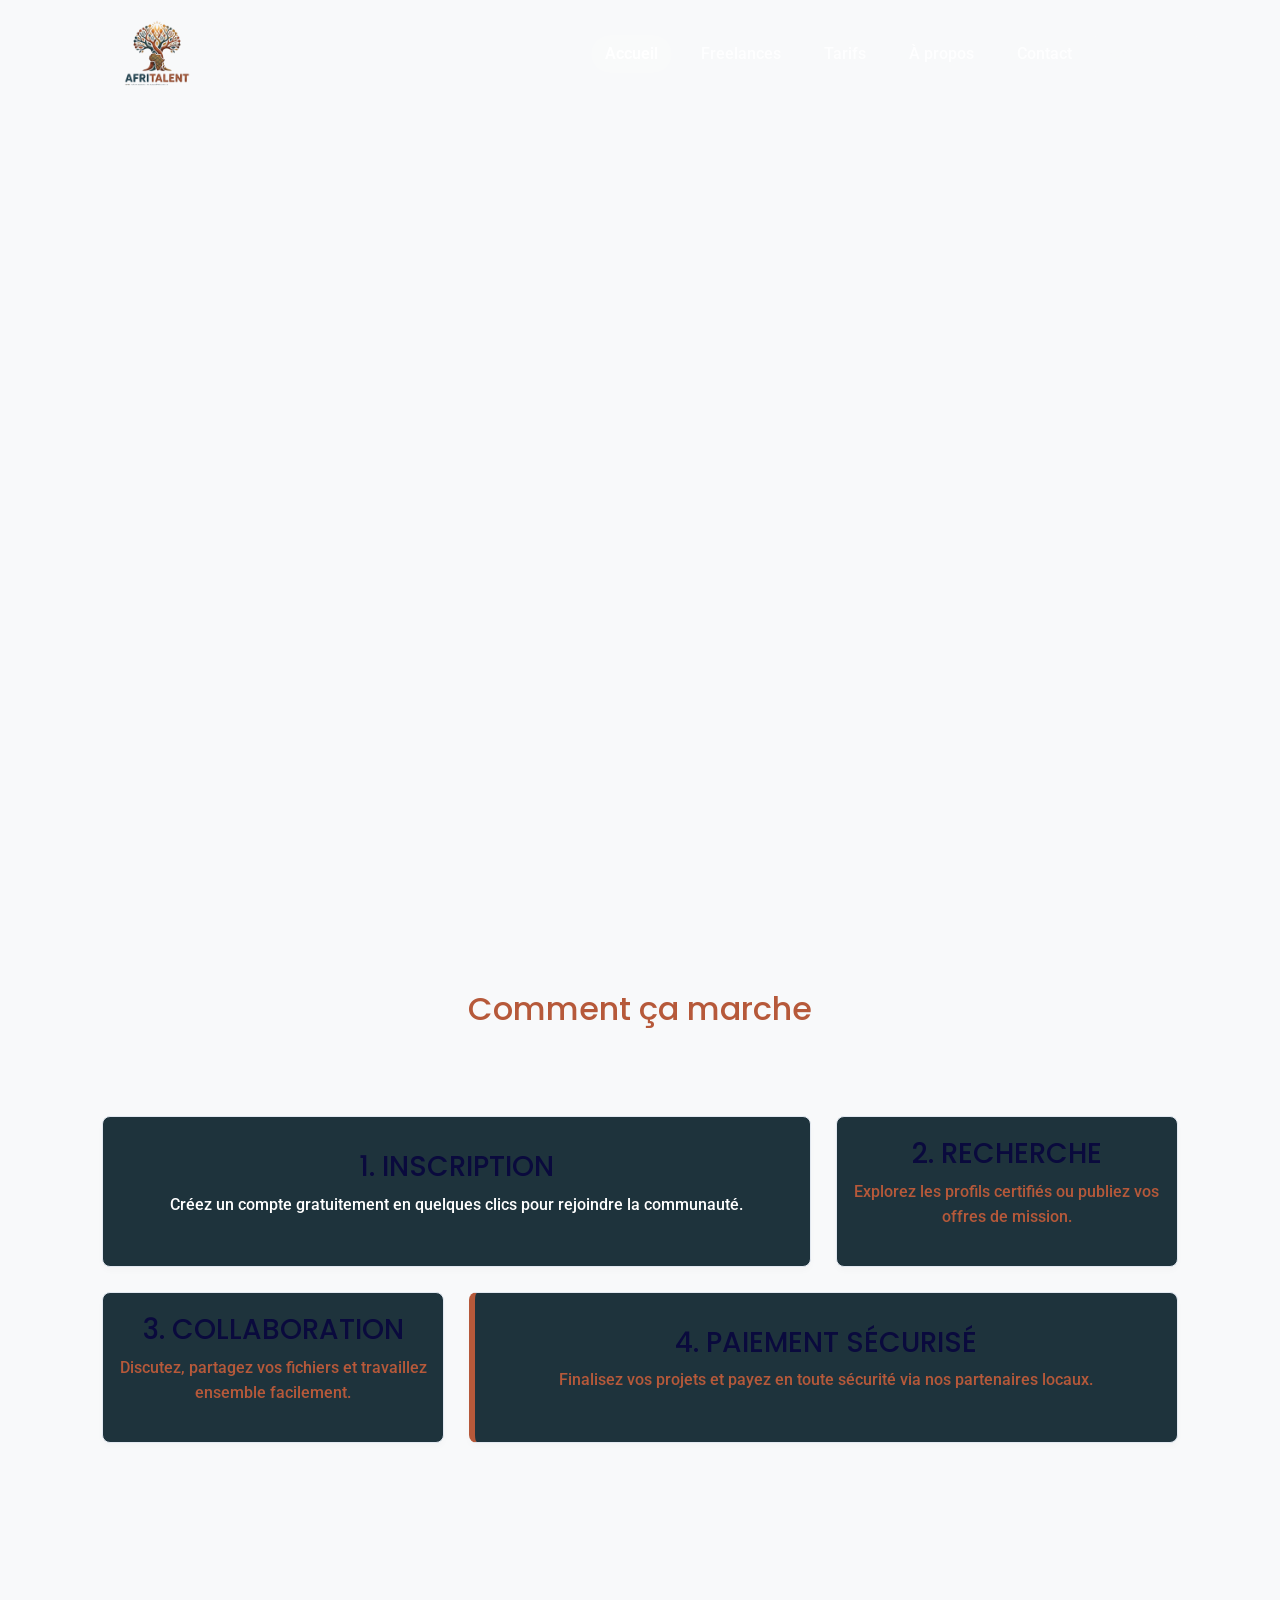
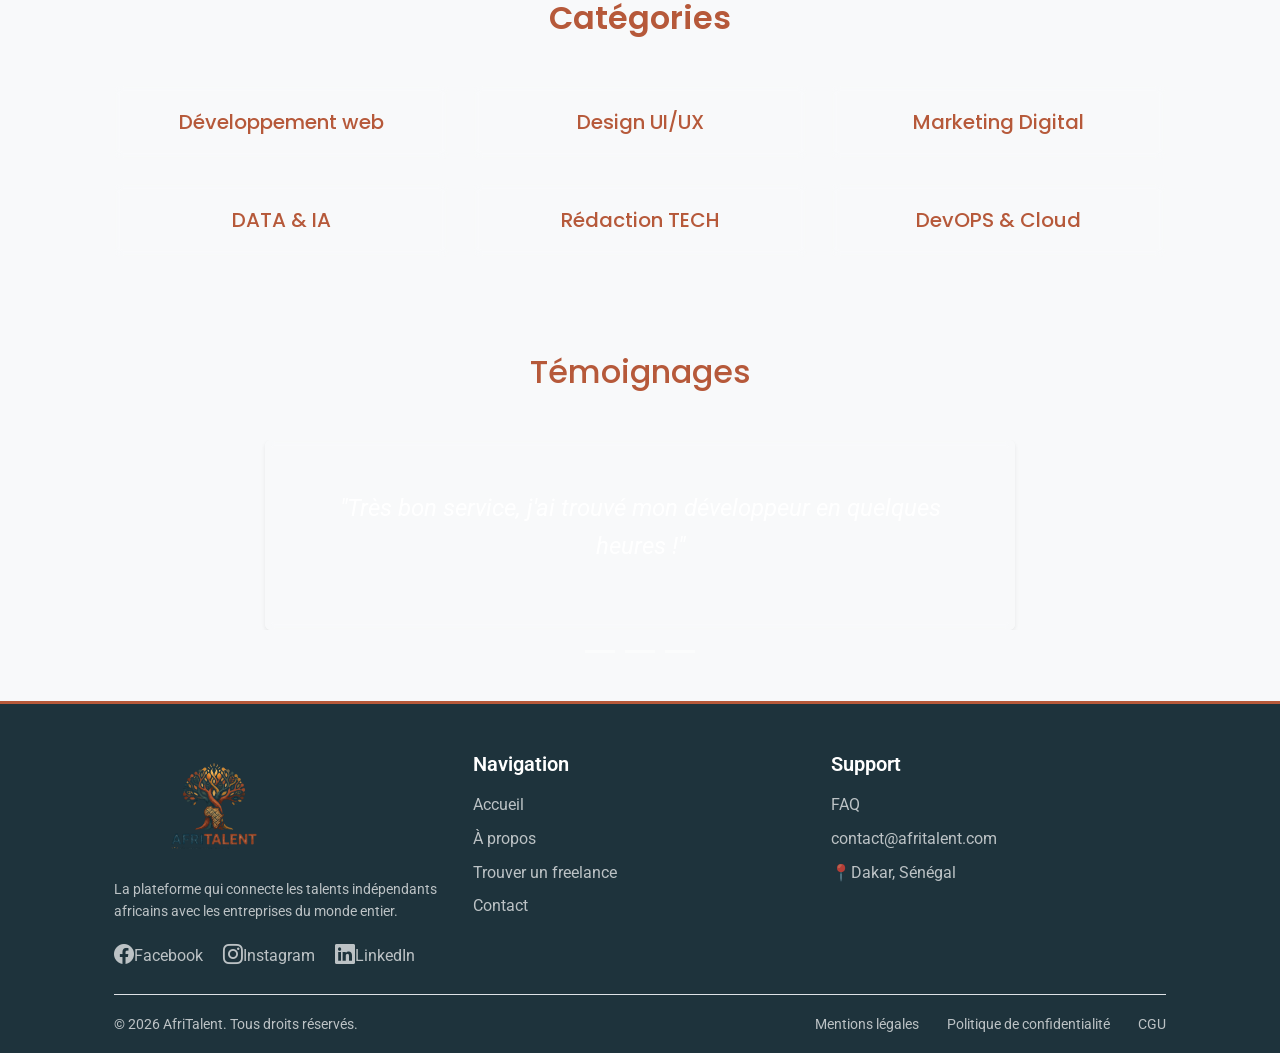
==== index.html @ 435026e3 "Ajout des fichiers HTML, CSS et JS pour AfriTalent" ====
<!DOCTYPE html>
<html lang="fr">

<head>
    <meta charset="UTF-8">
    <meta name="viewport" content="width=device-width, initial-scale=1.0">
    <title>Afritalent-Accueil</title>
    <link rel="stylesheet" href="https://cdn.jsdelivr.net/npm/bootstrap-icons@1.11.3/font/bootstrap-icons.min.css">
    <link href="https://cdn.jsdelivr.net/npm/bootstrap@5.3.0/dist/css/bootstrap.min.css" rel="stylesheet">
    <link rel="stylesheet" href="CSS/style.css">
    <link href="https://fonts.googleapis.com/css2?family=Poppins&family=Roboto&display=swap" rel="stylesheet">
</head>

<body>
    <!-- Les liens du navbar -->
    <header>
        <nav class="navbar navbar-expand-lg navbar-dark fixed-top">
            <div class="container">
                <a class="navbar-brand" href="index.html">
                    <img src="Images/Afritalent_baobab.png" alt="Logo AfriTalent" width="150">
                </a>
                <button class="navbar-toggler" type="button" data-bs-toggle="collapse" data-bs-target="#menu">
                    <span class="navbar-toggler-icon"></span>
                </button>

                <div class="collapse navbar-collapse" id="menu">
                    <div class="navbar-nav ms-auto">
                        <a class="nav-link active" href="index.html">Accueil</a>
                        <a class="nav-link" href="freelances.html">Freelances</a>
                        <a class="nav-link" href="tarifs.html">Tarifs</a>
                        <a class="nav-link" href="about.html">À propos</a>
                        <a class="nav-link" href="contact.html">Contact</a>
                        <button id="btnMode" class="btn btn-outline-light btn-sm ms-2">Mode Sombre</button>
                    </div>
                </div>
            </div>
        </nav>
    </header>
    <!-- La partie principale de la page d'accueil -->
    <main>
        <section class="hero section-cachee">
            <div class="container">

                <div class="carre">
                    <span class="hero-subtitle">BIENVENUE SUR AFRITALENT.</span>
                    <h1>Connectez-vous aux <br>meilleurs freelances <br><span class="text-gradient">africains</span>
                    </h1>

                    <p class="hero-lead">Une plateforme simple et rapide pour trouver, collaborer et travailler avec des
                        talents qualifiés dans toute l'Afrique.</p>

                    <ul class="hero-list">
                        <li>Freelances certifiés</li>
                        <li>Projets variés</li>
                        <li>Paiements sécurisés</li>
                        <li>Support local</li>
                    </ul>

                    <div class="hero-button">
                        <a href="freelances.html" class="button-primary">Recruter</a>
                        <a href="tarifs.html" class="button-second">Trouver un job</a>
                    </div>
                </div>

            </div>

            <!-- STATISTIUQES -->

            <div class="hero-stats" style="display: flex; gap: 40px; margin-top: 30px;">
                <div class="stat-item">

                    <h2 class="compteur" data-valeur="500" data-suffixe="+">0</h2>
                    <p style="color: #b0b0b0; margin: 0;">Freelances inscrits</p>
                </div>
                <div class="stat-item">
                    <h2 class="compteur" data-valeur="120" data-suffixe="">0</h2>
                    <p style="color: #b0b0b0; margin: 0;">Projets terminés</p>
                </div>
            </div>


        </section>


        <!-- COMMENT CA MARCHE -->
        <section class="barbacue">
            <div class="section">
                <h2 class="titre">Comment ça marche</h2>
            </div>

            <div class="bento-grid">
                <div class="card">
                    <h3>1. INSCRIPTION</h3>
                    <p>Créez un compte gratuitement en quelques clics pour rejoindre la communauté.</p>
                </div>

                <div class="card">
                    <h3>2. RECHERCHE</h3>
                    <p>Explorez les profils certifiés ou publiez vos offres de mission.</p>
                </div>

                <div class="card">
                    <h3>3. COLLABORATION</h3>
                    <p>Discutez, partagez vos fichiers et travaillez ensemble facilement.</p>
                </div>

                <div class="card">
                    <h3>4. PAIEMENT SÉCURISÉ</h3>
                    <p>Finalisez vos projets et payez en toute sécurité via nos partenaires locaux.</p>
                </div>
            </div>
        </section>

        <!-- CATEGORIES -->
        <section class="barbacue py-5">
            <div class="container">

                <h2 class="text-center mb-5 titre-categories">Catégories</h2>

                <div class="row g-4 justify-content-center">

                    <div class="col-12 col-md-6 col-lg-4">
                        <div class="card h-100 text-center p-4 bg-transparent titre-categories border-light">
                            <h3 class="h5 mb-0">Développement web</h3>
                        </div>
                    </div>

                    <div class="col-12 col-md-6 col-lg-4">
                        <div class="card h-100 text-center p-4 bg-transparent titre-categories border-light">
                            <h3 class="h5 mb-0">Design UI/UX</h3>
                        </div>
                    </div>

                    <div class="col-12 col-md-6 col-lg-4">
                        <div class="card h-100 text-center p-4 bg-transparent titre-categories border-light">
                            <h3 class="h5 mb-0">Marketing Digital</h3>
                        </div>
                    </div>

                    <div class="col-12 col-md-6 col-lg-4">
                        <div class="card h-100 text-center p-4 bg-transparent titre-categories border-light">
                            <h3 class="h5 mb-0">DATA & IA</h3>
                        </div>
                    </div>

                    <div class="col-12 col-md-6 col-lg-4">
                        <div class="card h-100 text-center p-4 bg-transparent titre-categories border-light">
                            <h3 class="h5 mb-0">Rédaction TECH</h3>
                        </div>
                    </div>

                    <div class="col-12 col-md-6 col-lg-4">
                        <div class="card h-100 text-center p-4 bg-transparent titre-categories border-light">
                            <h3 class="h5 mb-0">DevOPS & Cloud</h3>
                        </div>
                    </div>

                </div>
            </div>
        </section>

        <!-- SECTION TEMOIGNAGES  -->
        <section class="awa py-5" id="temoignages">
            <div class="container">
                <h2 class="text-center mb-5">Témoignages</h2>


                <div class="carousel slide carousel-sans-js">

                    <!-- Zone des diapositives -->
                    <div class="carousel-inner d-flex">

                        <div class="carousel-item active" id="temoin-1">
                            <div class="card text-center p-5 shadow-sm border-light bg-transparent text-white">
                                <p class="fs-4 fst-italic">"Très bon service, j'ai trouvé mon développeur en quelques
                                    heures !"</p>
                            </div>
                        </div>

                        <div class="carousel-item" id="temoin-2">
                            <div class="card text-center p-5 shadow-sm border-light bg-transparent text-white">
                                <p class="fs-4 fst-italic">"Plateforme très utile pour dénicher des experts certifiés en
                                    Afrique."</p>
                            </div>
                        </div>

                        <div class="carousel-item" id="temoin-3">
                            <div class="card text-center p-5 shadow-sm border-light bg-transparent text-white">
                                <p class="fs-4 fst-italic">"Une expérience fluide, sécurisée. Je recommande vivement
                                    AfriTalent."</p>
                            </div>
                        </div>

                    </div>


                    <div class="carousel-indicators-css">
                        <a href="#temoin-1" class="dot-indicator"></a>
                        <a href="#temoin-2" class="dot-indicator"></a>
                        <a href="#temoin-3" class="dot-indicator"></a>
                    </div>

                </div>
            </div>
        </section>

    </main>
    <!-- PIED -->
    <footer class="pt-5 pb-3">
        <div class="container">
            <div class="row g-4">
                <div class="col-lg-4 col-md-6">
                    <img src="Images/Afritalent_baobab.png" alt="AfriTalent Logo" width="200" class="mb-3">
                    <p class="small">La plateforme qui connecte les talents indépendants africains avec les entreprises
                        du monde entier.</p>

                    <div class="mt-3 footer-links">
                        <a href="https://facebook.com" class="me-3" target="_blank"><i
                                class="bi bi-facebook fs-5"></i>Facebook</a>
                        <a href="https://instagram.com" class="me-3" target="_blank"><i
                                class="bi bi-instagram fs-5"></i>Instagram</a>
                        <a href="https://linkedin.com" target="_blank"><i class="bi bi-linkedin fs-5"></i>LinkedIn</a>
                    </div>
                </div>

                <div class="col-lg-4 col-md-6 footer-links">
                    <h5 class="mb-3">Navigation</h5>
                    <ul class="list-unstyled">
                        <li class="mb-2"><a href="index.html">Accueil</a></li>
                        <li class="mb-2"><a href="about.html">À propos</a></li>
                        <li class="mb-2"><a href="freelances.html">Trouver un freelance</a></li>
                        <li class="mb-2"><a href="contact.html">Contact</a></li>
                    </ul>
                </div>

                <div class="col-lg-4 col-md-12 footer-links">
                    <h5 class="mb-3">Support</h5>
                    <ul class="list-unstyled">
                        <li class="mb-2"><a href="tarifs.html#faq">FAQ</a></li>
                        <li class="mb-2"><a href="contact.html#formulaire-zone">contact@afritalent.com</a></li>
                        <li class="mb-2"><span>📍Dakar, Sénégal</span></li>
                    </ul>
                </div>
            </div>

            <div
                class="footer-bottom border-top mt-4 pt-3 d-flex flex-column flex-md-row justify-content-between align-items-center">
                <p class="small mb-2 mb-md-0">© 2026 AfriTalent. Tous droits réservés.</p>
                <ul class="list-inline mb-0 footer-links">
                    <li class="list-inline-item"><a href="#" class="small me-3">Mentions légales</a></li>
                    <li class="list-inline-item"><a href="#" class="small me-3">Politique de confidentialité</a></li>
                    <li class="list-inline-item"><a href="#" class="small">CGU</a></li>
                </ul>
            </div>
        </div>
    </footer>


    <script src="https://cdn.jsdelivr.net/npm/bootstrap@5.3.0/dist/js/bootstrap.bundle.min.js"></script>

    <button id="btnRetour">▲ Haut</button>
    <script src="js/main.js"></script>

</body>

</html>
---- CSS/style.css ----
/*  LES 2 GOOGLE FONTS  */
@import url('https://fonts.googleapis.com/css2?family=Poppins:wght@500;600;700&family=Roboto:wght@400;500&display=swap');

/* LES VARIABLES CSS*/
:root {
    --primary: #b6593a;
    --secondary: #1e333c;
    --dark: #0a0a3d;
    --light: #f8f9fa;
    --brown: #e4d5ac;
    --text-color: #333333;

    --font-title: 'Poppins', sans-serif;
    --font-text: 'Roboto', sans-serif;

    --padding: 60px;
    --margin: 20px;
    --radius: 12px;
}

/* RESET CSS ET STYLES DE BASE  */
* {
    margin: 0;
    padding: 0;
    box-sizing: border-box;
}

body {
    font-family: var(--font-text);
    background-color: var(--light);
    color: var(--text-color);
    line-height: 1.6;
    padding-top: 80px;
}

h1,
h2,
h3 {
    font-family: var(--font-title);
    color: var(--dark);
    text-align: center;
}

h2 {
    font-size: 2rem;
    margin-bottom: calc(var(--margin) * 2);
}

/* LES LIENS  */

.navbar-dark .navbar-nav .nav-link {
    margin-left: 15px;
    color: rgba(255, 255, 255, 0.85);
    font-weight: 500;
    padding: 6px 14px;
    border-radius: 20px;
    transition: all 0.3s ease;
}

.navbar-dark .navbar-nav .nav-link:hover {
    background-color: rgba(255, 255, 255, 0.2);
    color: #ffffff;
    box-shadow: none;
}

.navbar-dark .navbar-nav .nav-link.active {
    color: #ffffff;
    font-weight: 600;
    background-color: rgba(255, 255, 255, 0.15);
}

/* Structure globale des sections */
.section-padding {
    padding: var(--padding) 8%;
}

.bg-section-alt {
    background-color: var(--brown);
}

/* 
   SECTION HERO */

.hero {
    display: flex;
    align-items: center;
    justify-content: flex-start;
    padding: 140px 8% 60px 8%;

    min-height: 100vh;
    width: 100%;

    position: relative;
    margin-top: -80px;
    z-index: 1;

    background-image: linear-gradient(90deg, rgba(15, 23, 42, 0.95) 35%, rgba(15, 23, 42, 0.6) 65%, rgba(0, 0, 0, 0) 100%),
        url('../Images/Accueil.png');
    background-size: cover;
    background-position: center right;
    background-repeat: no-repeat;
}

.carre {
    max-width: 650px;
}

/* Le petit texte d'introduction */
.hero-subtitle {
    display: block;
    font-size: 1rem;
    font-weight: 600;
    letter-spacing: 2px;
    color: var(--primary);
    margin-bottom: 15px;
}

/* Le gros titre fluide */
.carre h1 {
    font-family: var(--font-title);
    font-size: clamp(2.5rem, 4.5vw, 3.8rem);
    font-weight: 900;
    line-height: 1.1;
    margin-bottom: 25px;
    color: #ffffff;
    text-align: left;
    text-transform: uppercase;
    letter-spacing: -1px;
}

.text-gradient {
    background: linear-gradient(90deg, #ffffff, var(--primary));
    -webkit-background-clip: text;
    -webkit-text-fill-color: transparent;
}

.carre p.hero-lead {
    font-size: 1.2rem;
    color: rgba(255, 255, 255, 0.85);
    margin-bottom: 25px;
}

/* La liste à puces moderne */
.hero-list {
    list-style: none;
    padding-left: 0;
    margin-bottom: 35px;
}

.hero-list li {
    font-size: 1.1rem;
    color: rgba(255, 255, 255, 0.9);
    margin-bottom: 12px;
    display: flex;
    align-items: center;
}

/* Les puces rondes de couleur orange */
.hero-list li::before {
    content: "●";
    color: var(--primary);
    font-size: 0.8rem;
    margin-right: 15px;
    font-weight: bold;
}

/* Positionnement des boutons */
.hero-button {
    display: flex;
    gap: 15px;
    margin-top: 30px;
}

/* Style des deux boutons */
.button-primary,
.button-second {
    display: inline-block;
    padding: 14px 35px;
    border-radius: 50px;
    font-weight: 600;
    font-size: 1rem;
    border: 2px solid var(--primary);
    transition: all 0.3s ease;
    cursor: pointer;
    text-decoration: none;
}

.button-primary {
    background-color: var(--primary);
    color: white;
}

.button-second {
    background-color: transparent;
    color: white;
    border-color: white;
}

/* Effets au survol */
.button-primary:hover {
    background-color: transparent;
    color: white;
    border-color: white;
    transform: translateY(-3px);
}

.button-second:hover {
    background-color: var(--primary);
    border-color: var(--primary);
    transform: translateY(-3px);
    box-shadow: 0 10px 20px rgba(182, 89, 58, 0.3);
}

/* SECTION COMMUNE*/
.barbacue,
.awa {

    background-image: linear-gradient(90deg, rgba(15, 23, 42, 0.95) 35%, rgba(15, 23, 42, 0.6) 65%, rgba(0, 0, 0, 0) 100%),
        url('../Images/zer.jpeg');
    background-size: cover;
    background-position: center;
    background-repeat: no-repeat;
    background-attachment: fixed;
}

.barbacue {
    min-height: auto;
    padding: 60px 8%;

}

/* GRILLE BENTO */
.bento-grid {
    display: grid;
    grid-template-columns: repeat(3, 1fr);
    gap: 25px;
    padding: 3rem 0;
    color: var(--primary);
}


.bento-grid .card,
.grid .card {
    border: 1px solid #e2e8f0;
    border-radius: 8px;
    padding: 20px 15px;
    background: var(--secondary);
    color: var(--primary);
    text-align: center;
    font-weight: 500;
    box-shadow: 0 4px 6px rgba(0, 0, 0, 0.02);
}

@media (min-width: 992px) {
    .bento-grid .card:nth-child(1) {
        grid-column: span 2;
        background-color: var(--secondary);
        color: var(--primary);
    }

    .bento-grid .card:nth-child(4) {
        grid-column: span 2;
        border-left: 6px solid var(--primary);
    }
}

/* Version mobile pour le Bento */
@media (max-width: 991px) {
    .bento-grid {
        grid-template-columns: repeat(auto-fit, minmax(250px, 1fr));
        gap: 15px;
    }

    .barbacue,
    .awa {
        background-attachment: scroll;
    }
}

/*ET EFFETS HOVER*/

.titre-categories {
    color: #b6593a;
    font-weight: 600;
}

.card {
    transition: transform 0.3s ease, box-shadow 0.3s ease, background-color 0.3s ease;
    display: flex;
    align-items: center;
    justify-content: center;
    cursor: pointer;
}

.card:hover {
    transform: translateY(-5px);
    box-shadow: 0 15px 30px rgba(0, 0, 0, 0.08);
    background-color: #ffffff;
}

/* CAROUSEL */
.carousel-sans-js .carousel-inner {
    display: flex;
    overflow-x: auto;
    scroll-snap-type: x mandatory;
    scroll-behavior: smooth;
    -webkit-overflow-scrolling: touch;
    scrollbar-width: none;
}

.carousel-sans-js .carousel-inner::-webkit-scrollbar {
    display: none;
}

.bento-grid .card:hover,
.carousel-sans-js .card:hover {
    transform: translateY(-5px);
    box-shadow: 0 15px 30px rgba(0, 0, 0, 0.2);
}

.carousel-sans-js .carousel-item {
    display: block;
    margin-right: 0;
    flex: 0 0 100%;
    width: 100%;
    scroll-snap-align: start;
    padding: 0 15px;
}

.carousel-indicators-css {
    display: flex;
    justify-content: center;
    gap: 10px;
    margin-top: 20px;
}

.dot-indicator {
    width: 30px;
    height: 3px;
    background-color: rgba(255, 255, 255, 0.5);
    transition: background-color 0.3s ease;
    display: inline-block;
}

.dot-indicator:hover,
.dot-indicator:focus {
    background-color: var(--primary);
    outline: none;
}

/*SECTION TÉMOIGNAGES */
.awa {
    padding: 60px 8% 80px 8%;
    text-align: center;
}

.awa h2 {
    color: var(--primary);
    margin-bottom: 30px;
}

.awa .card {
    border-left: 6px solid var(--primary);
    border-right: 6px solid var(--primary);
    font-style: italic;
    background-color: transparent;
    color: var(--primary);
    padding: 30px;
    max-width: 750px;
    margin: 0 auto;
}

/* FREELANCES */

/* --- CARTES CUSTOM --- */
.custom-card {
    backdrop-filter: none;
    -webkit-backdrop-filter: none;
    border: none;
    transition: transform 0.3s ease, box-shadow 0.3s ease;
    overflow: hidden;
    height: 100%;
}

.custom-card:hover {
    transform: translateY(-10px);
    box-shadow: 0 15px 35px rgba(0, 0, 0, 0.3);
}

.custom-card .card-img-top {
    height: 300px;
    object-fit: cover;
    width: 100%;
    object-position: top center;
    border-radius: var(--radius) var(--radius) 0 0;
}

/* --- BOUTON AFRITALENT --- */
.btn-afritalent {
    background-color: var(--primary);
    color: white;
    border-radius: 50px;
    padding: 8px 15px;
    font-weight: 600;
    transition: background-color 0.3s ease, transform 0.3s ease;
}

.btn-afritalent:hover {
    background-color: var(--dark);
    color: white;
    transform: scale(1.03);
}

/* --- SECTION DE FOND --- */
.momo {
    background-image: linear-gradient(90deg, rgba(15, 23, 42, 0.95) 35%, rgba(15, 23, 42, 0.6) 65%, rgba(0, 0, 0, 0) 100%),
        url('../Images/freelance.png');

    display: flex;
    align-items: center;
    justify-content: flex-start;
    padding: 140px 8% 60px 8%;

    min-height: 100vh;
    width: 100%;

    position: relative;
    margin-top: -80px;
    z-index: 1;
    background-size: 100% 100%;
    background-position: center right;
    background-repeat: no-repeat;
}

/* RESPONSIVITE */

/* ==========================================================================
   1. EXCLUSIF PETITS MOBILES (Cible : Écrans étroits de 357px à 375px)
   ========================================================================== */
@media (max-width: 400px) {

    /* Évite que la grille Bento ne tente de faire plusieurs colonnes */
    .bento-grid {
        grid-template-columns: 1fr !important;
        gap: 12px !important;
    }

    /* Le correctif pour tes images de fond (.barbacue et .awa) */
    .barbacue,
    .awa {
        min-height: 180px !important;
        /* Hauteur basse adaptée pour éviter le zoom moche */
        background-size: cover !important;
        /* L'image s'adapte sans se déformer */
        background-position: center !important;
        /* Reste bien centrée */
        padding: 25px 15px !important;
        /* Réduit l'espace pour que le texte ne pousse pas l'image */
    }

    /* Réduit la taille des gros titres pour qu'ils ne dépassent pas de l'écran */
    .barbacue h1,
    .awa h1,
    .hero h1 {
        font-size: 1.3rem !important;
    }
}

/* ==========================================================================
   2. SMARTPHONES STANDARDS (Jusqu'à 576px)
   ========================================================================== */
@media (max-width: 576px) {
    body {
        padding-top: 70px;
        /* Un peu moins de padding haut sur mobile */
    }

    .momo,
    .hero {
        padding: 100px 4% 40px 4%;
    }

    .hero-button {
        flex-direction: column;
        gap: 10px;
    }
}

/* ==========================================================================
   3. TOUS LES MOBILES & TABLETTES (Jusqu'à 991px)
   ========================================================================== */
@media (max-width: 991px) {
    .navbar-collapse {
        background-color: var(--secondary);
        padding: 20px;
        border-radius: var(--radius);
        margin-top: 10px;
        box-shadow: 0 10px 25px rgba(0, 0, 0, 0.3);
    }

    .navbar-dark .navbar-nav .nav-link {
        margin-left: 0;
        margin-bottom: 8px;
        text-align: center;
    }

    /* Sécurité pour que les images défilent bien sur les téléphones */
    .barbacue,
    .awa {
        background-attachment: scroll;
    }
}

/* ==========================================================================
   4. TABLETTES EN MODE PAYSAGE (Entre 768px et 991px)
   ========================================================================== */
@media (min-width: 768px) and (max-width: 991px) {
    .bento-grid {
        grid-template-columns: repeat(2, 1fr);
    }
}

/* ==========================================================================
   5. ÉCRANS D'ORDINATEURS (À partir de 992px)
   ========================================================================== */
@media (min-width: 992px) {
    .bento-grid .card:nth-child(1) {
        grid-column: span 2;
        background-color: var(--secondary);
        color: #ffffff;
        /* Corrigé : texte blanc pour contrer le fond sombre */
    }

    .bento-grid .card:nth-child(4) {
        grid-column: span 2;
        border-left: 6px solid var(--primary);
    }
}

/* ==========================================================================
   6. GRANDS ÉCRANS (À partir de 1200px)
   ========================================================================== */
@media (min-width: 1200px) {
    .container {
        max-width: 1140px;
    }
}

/* style pour faq */
.accordion-item {
    background-color: #ffffff;
    border: 1px solid #e2e8f0;
}

.accordion-button:not(.collapsed) {
    background-color: rgba(182, 89, 58, 0.1);
    color: var(--primary);
}

#mariam,
#tarif-pro,
#tarif-entreprise {
    background-color: var(--secondary);
    color: var(--light);
}

/*STYLE DARK MODE  */

body {
    transition: background-color 0.4s ease;
}


body.dark {
    background-color: #000000;
}

body.dark header~*,
body.dark section,
body.dark .hero,
body.dark footer {
    filter: brightness(0.6);
    transition: filter 0.4s ease;
}

.nav-link {
    color: #ffffff;
}


/* STYLE POUR LE SCROLL */

.navbar {
    position: fixed;
    top: 0;
    left: 0;
    width: 100%;
    z-index: 1000;
    background-color: transparent;
    box-shadow: none;
    border: none;
    transition: background-color 0.3s ease, box-shadow 0.3s ease;
}

.navbar.navbar-custom-scroll {
    background-color: var(--secondary);
    box-shadow: 0 4px 10px rgba(0, 0, 0, 0.3);
}


/* ACCESSOIRES (Bouton Retour en haut & Bouton Mode) */

#btnRetour {
    position: fixed;
    bottom: 20px;
    right: 20px;
    z-index: 99;
    background-color: var(--primary);
    color: white;
    border: none;
    padding: 10px 15px;
    border-radius: 5px;
    cursor: pointer;
    display: none;
}

/* FADE IN */


.section-cachee {
    opacity: 0;
    transform: translateY(30px);
    transition: opacity 0.8s ease, transform 0.8s ease;
}

.section-cachee.section-visible {
    opacity: 1;
    transform: translateY(0);
}


/*COMPTEURS DE STATISTIQUES */
.hero {

    padding: 140px 8% 80px 8%;
}

.hero-stats {
    display: flex;
    gap: 40px;
    margin-top: 35px;
}


.compteur {
    font-family: var(--font-title);
    font-size: clamp(2rem, 3.5vw, 3rem);
    font-weight: 900;
    color: var(--primary);
    margin: 0;
    line-height: 1;
}

.stat-item p {
    font-size: 0.95rem;
    color: rgba(255, 255, 255, 0.7);
    margin-top: 5px;
    font-weight: 500;
}

/*Animation de fond 3D avec Three.js */
#fond-3d-three {
    position: fixed;
    top: 0;
    left: 0;
    width: 100%;
    height: 100vh;
    z-index: -1;
    pointer-events: none;
    background-color: #0a0a3d;
}


.card {
    background-color: rgba(255, 255, 255, 0.9);
    backdrop-filter: blur(4px);
}

#fond-3d-about {
    position: fixed;
    top: 0;
    left: 0;
    width: 100%;
    height: 100vh;
    z-index: -1;
    pointer-events: none;
    background-color: #0a0a3d;
}

#fond-3d-contact {
    position: fixed;
    top: 0;
    left: 0;
    width: 100%;
    height: 100vh;
    z-index: -1;
    pointer-events: none;
    background-color: #0a0a3d;
}

/* couleur pour les titres des freelances et les titres de sections */
.titre {
    color: var(--primary);

}

/* FOOTER */
footer {
    padding: 50px 8% 30px 8%;
    background-color: var(--secondary);
    border-top: 3px solid var(--primary);
    color: rgba(255, 255, 255, 0.8);
    /* Applique la couleur claire à tout le texte */
}

/* Style de tous les paragraphes du footer */
footer p,
footer span {
    color: rgba(255, 255, 255, 0.7);
    margin-bottom: 0;
}

/* Style des titres de colonnes */
footer h5 {
    color: #ffffff;
    font-weight: 600;
}

/* Gestion propre de tous les liens pour éviter les conflits Bootstrap */
.footer-links a {
    color: rgba(255, 255, 255, 0.7);
    text-decoration: none;
    transition: color 0.2s ease-in-out;
}

/* Effet au survol : les liens s'allument en blanc */
.footer-links a:hover {
    color: #ffffff;
}

/* Bordure de séparation du bas personnalisée */
.footer-bottom.border-top {
    border-color: rgba(255, 255, 255, 0.1);
}

/* Centrage propre sur mobile */
@media (max-width: 767px) {
    footer {
        text-align: center;
    }

    .footer-links .me-3 {
        margin-right: 10px;
        margin-left: 10px;
    }
}
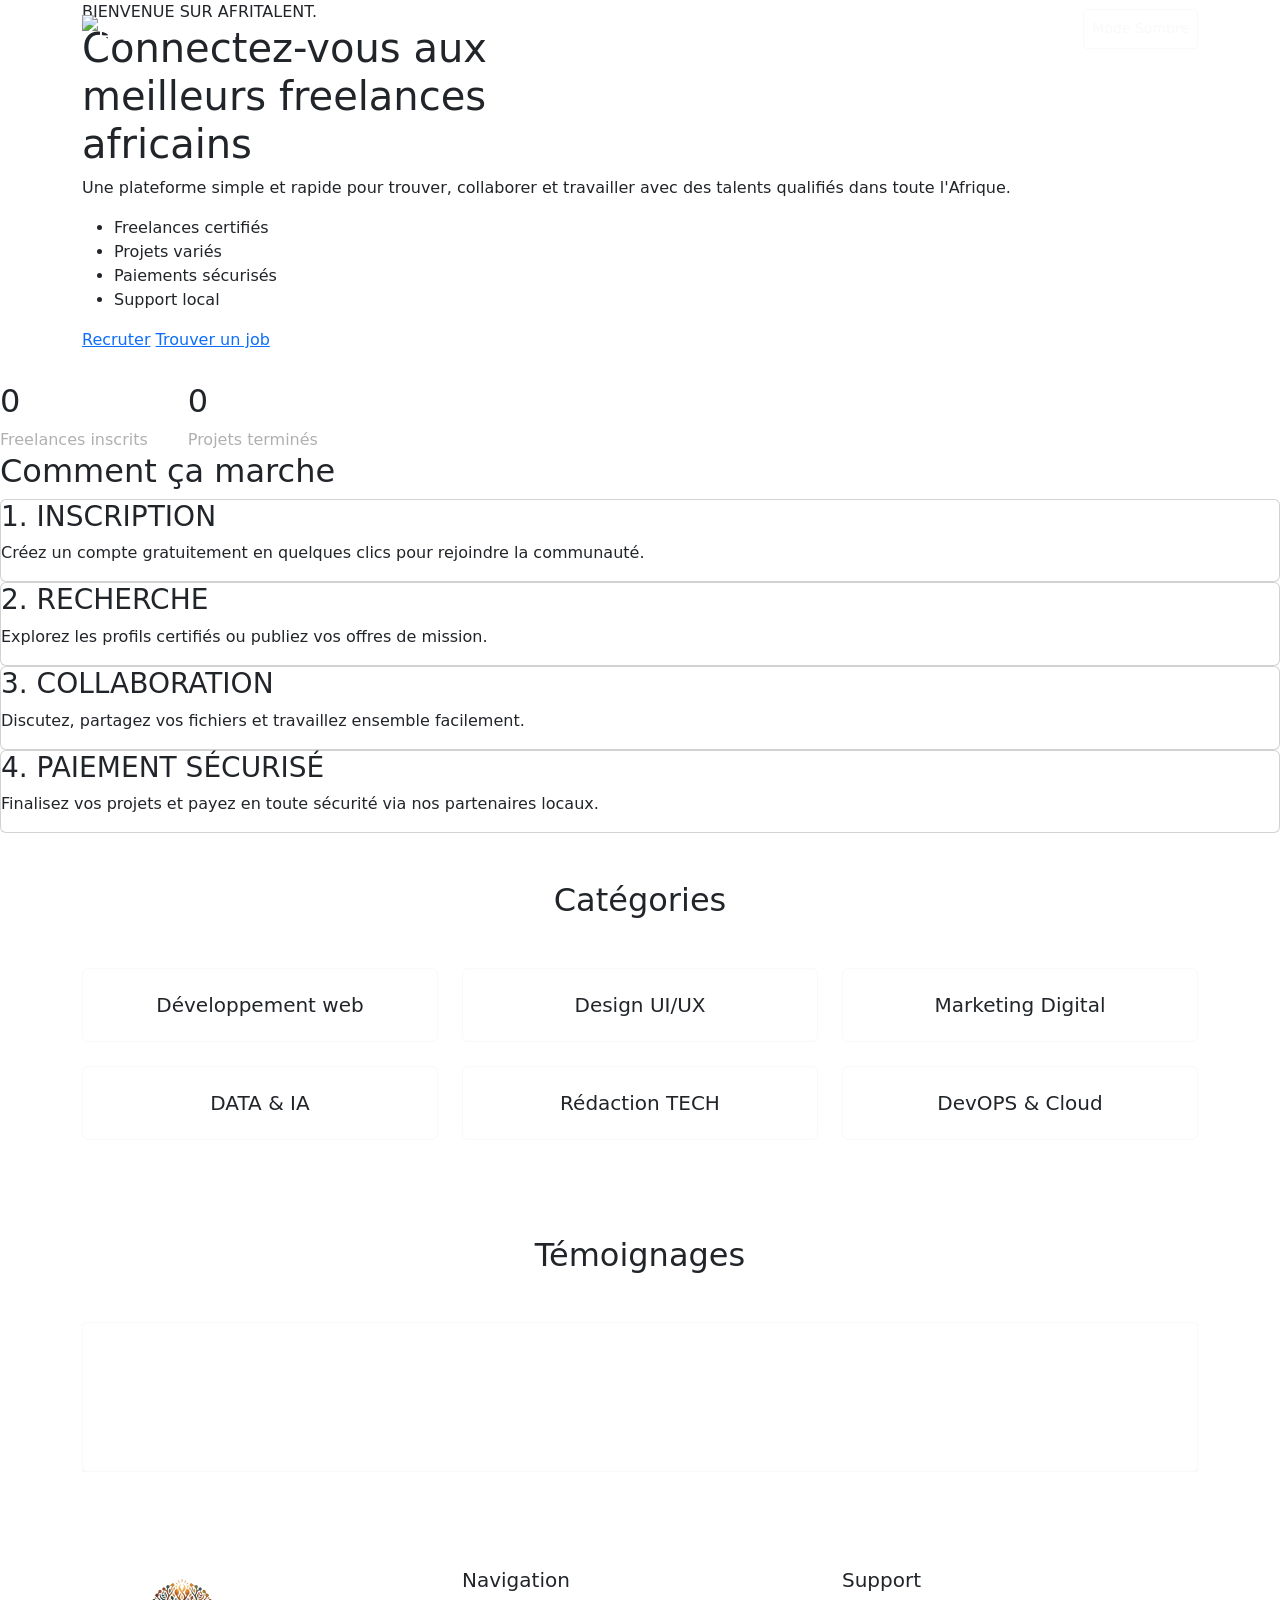
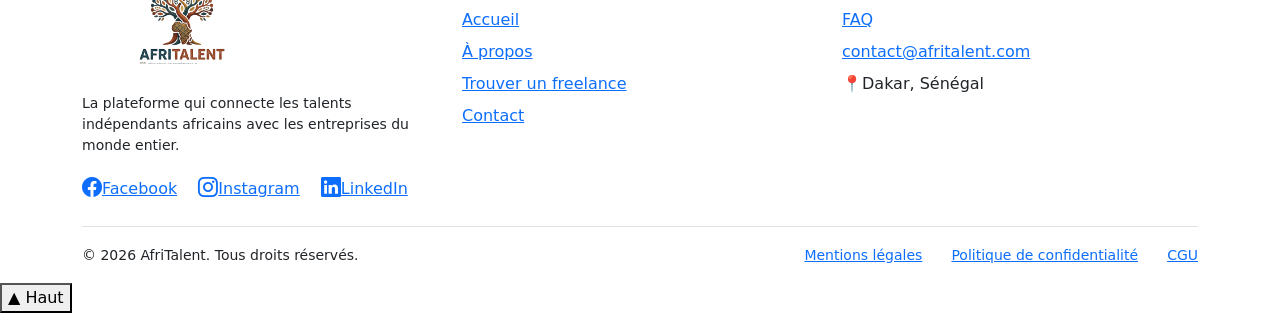
==== commit 10339453: "Fix: Tout en minuscules pour GitHub Pages" ====
--- a/index.html
+++ b/index.html
@@ -7,7 +7,7 @@
     <title>Afritalent-Accueil</title>
     <link rel="stylesheet" href="https://cdn.jsdelivr.net/npm/bootstrap-icons@1.11.3/font/bootstrap-icons.min.css">
     <link href="https://cdn.jsdelivr.net/npm/bootstrap@5.3.0/dist/css/bootstrap.min.css" rel="stylesheet">
-    <link rel="stylesheet" href="CSS/style.css">
+    <link rel="stylesheet" href="css/style.css">
     <link href="https://fonts.googleapis.com/css2?family=Poppins&family=Roboto&display=swap" rel="stylesheet">
 </head>
 
@@ -17,7 +17,7 @@
         <nav class="navbar navbar-expand-lg navbar-dark fixed-top">
             <div class="container">
                 <a class="navbar-brand" href="index.html">
-                    <img src="Images/Afritalent_baobab.png" alt="Logo AfriTalent" width="150">
+                    <img src="images/Afritalent_baobab.png" alt="Logo AfriTalent" width="150">
                 </a>
                 <button class="navbar-toggler" type="button" data-bs-toggle="collapse" data-bs-target="#menu">
                     <span class="navbar-toggler-icon"></span>
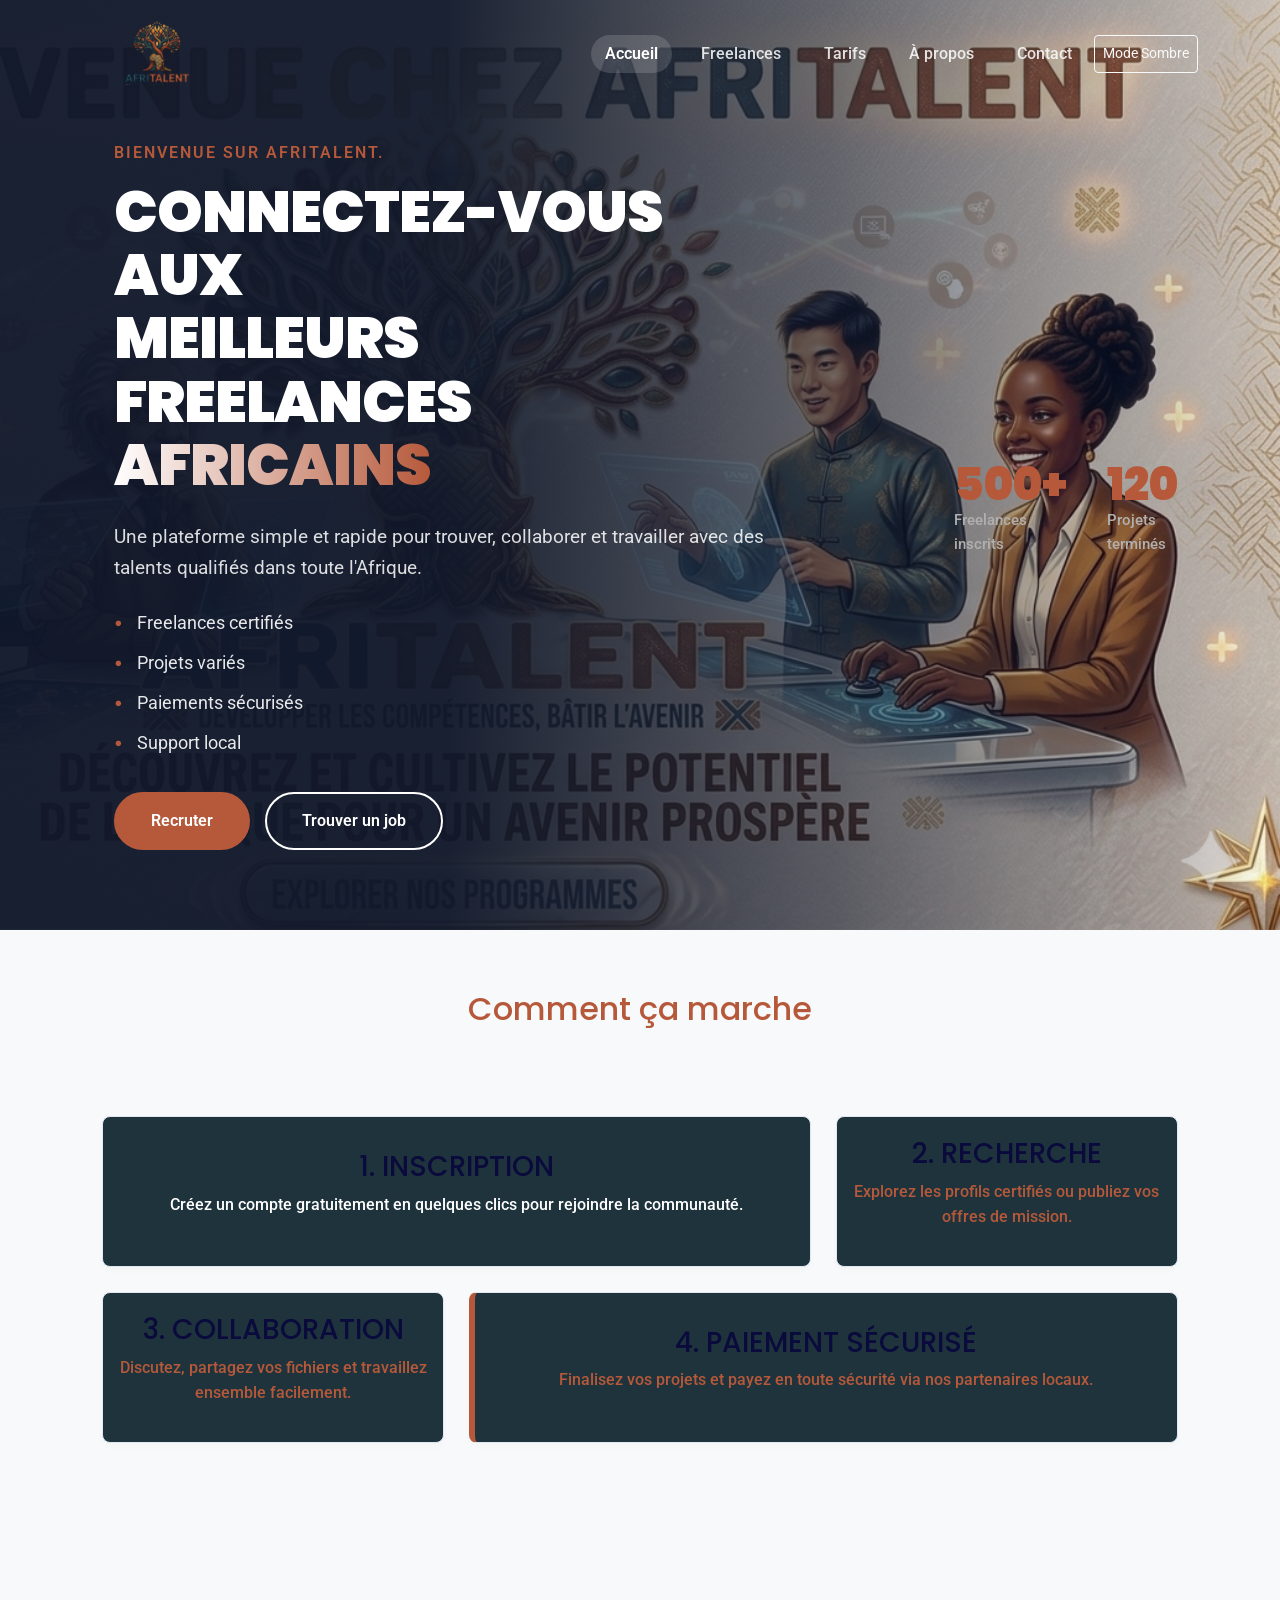
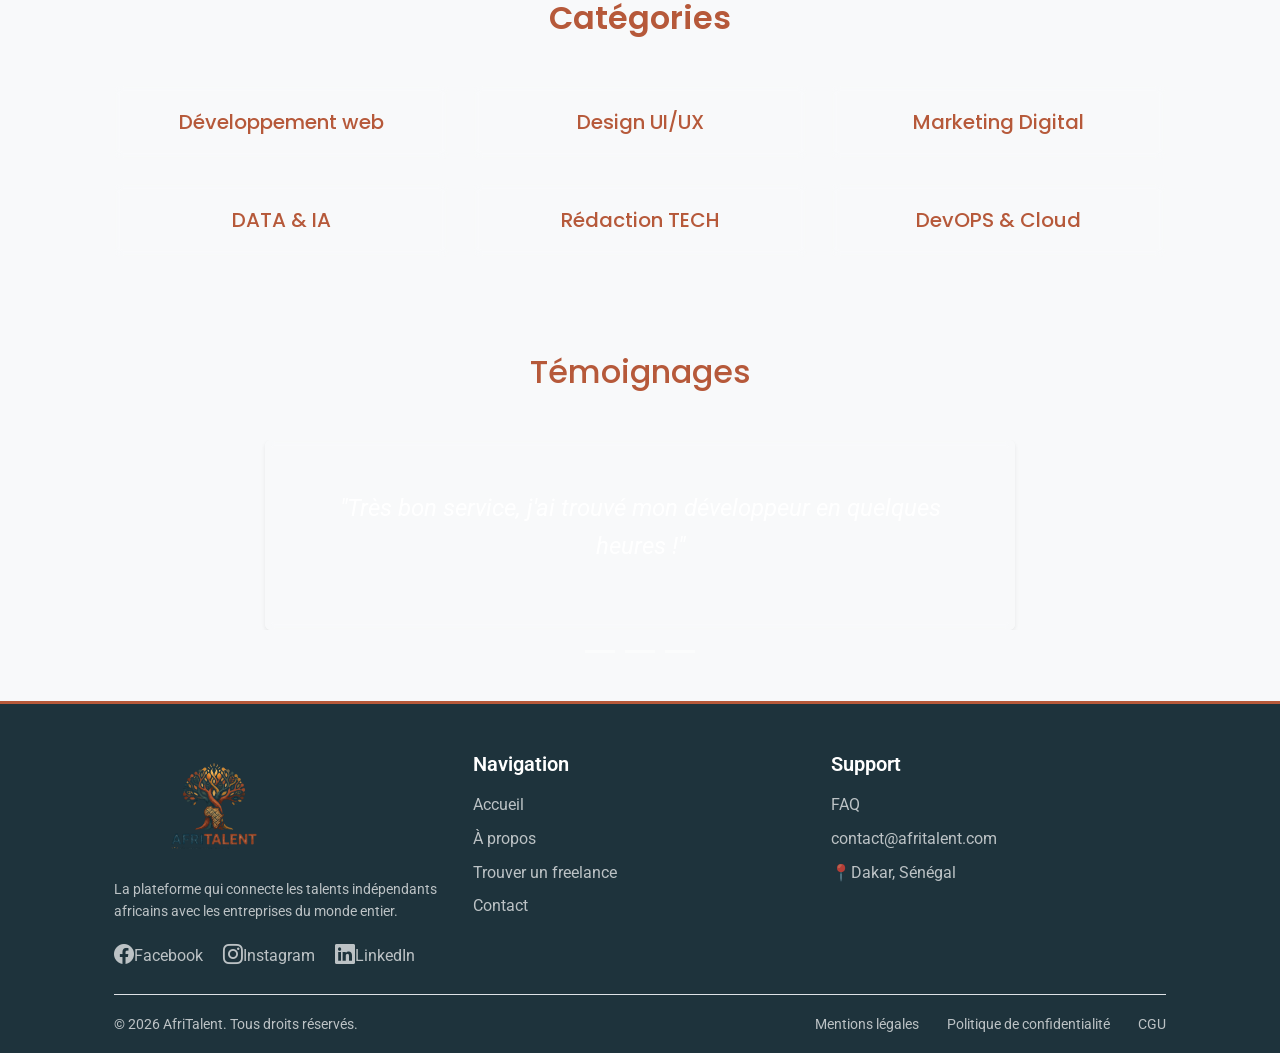
==== commit ce81e69d: "Fix: passage des chemins d'images en minuscules pour about.html" ====
--- a/index.html
+++ b/index.html
@@ -210,7 +210,7 @@
         <div class="container">
             <div class="row g-4">
                 <div class="col-lg-4 col-md-6">
-                    <img src="Images/Afritalent_baobab.png" alt="AfriTalent Logo" width="200" class="mb-3">
+                    <img src="images/Afritalent_baobab.png" alt="AfriTalent Logo" width="200" class="mb-3">
                     <p class="small">La plateforme qui connecte les talents indépendants africains avec les entreprises
                         du monde entier.</p>
 
--- a/css/style.css
+++ b/css/style.css
@@ -0,0 +1,766 @@
+/*  LES 2 GOOGLE FONTS  */
+@import url('https://fonts.googleapis.com/css2?family=Poppins:wght@500;600;700&family=Roboto:wght@400;500&display=swap');
+
+/* LES VARIABLES CSS*/
+:root {
+    --primary: #b6593a;
+    --secondary: #1e333c;
+    --dark: #0a0a3d;
+    --light: #f8f9fa;
+    --brown: #e4d5ac;
+    --text-color: #333333;
+
+    --font-title: 'Poppins', sans-serif;
+    --font-text: 'Roboto', sans-serif;
+
+    --padding: 60px;
+    --margin: 20px;
+    --radius: 12px;
+}
+
+/* RESET CSS ET STYLES DE BASE  */
+* {
+    margin: 0;
+    padding: 0;
+    box-sizing: border-box;
+}
+
+body {
+    font-family: var(--font-text);
+    background-color: var(--light);
+    color: var(--text-color);
+    line-height: 1.6;
+    padding-top: 80px;
+}
+
+h1,
+h2,
+h3 {
+    font-family: var(--font-title);
+    color: var(--dark);
+    text-align: center;
+}
+
+h2 {
+    font-size: 2rem;
+    margin-bottom: calc(var(--margin) * 2);
+}
+
+/* LES LIENS  */
+
+.navbar-dark .navbar-nav .nav-link {
+    margin-left: 15px;
+    color: rgba(255, 255, 255, 0.85);
+    font-weight: 500;
+    padding: 6px 14px;
+    border-radius: 20px;
+    transition: all 0.3s ease;
+}
+
+.navbar-dark .navbar-nav .nav-link:hover {
+    background-color: rgba(255, 255, 255, 0.2);
+    color: #ffffff;
+    box-shadow: none;
+}
+
+.navbar-dark .navbar-nav .nav-link.active {
+    color: #ffffff;
+    font-weight: 600;
+    background-color: rgba(255, 255, 255, 0.15);
+}
+
+/* Structure globale des sections */
+.section-padding {
+    padding: var(--padding) 8%;
+}
+
+.bg-section-alt {
+    background-color: var(--brown);
+}
+
+/* 
+   SECTION HERO */
+
+.hero {
+    display: flex;
+    align-items: center;
+    justify-content: flex-start;
+    padding: 140px 8% 60px 8%;
+
+    min-height: 100vh;
+    width: 100%;
+
+    position: relative;
+    margin-top: -80px;
+    z-index: 1;
+
+    background-image: linear-gradient(90deg, rgba(15, 23, 42, 0.95) 35%, rgba(15, 23, 42, 0.6) 65%, rgba(0, 0, 0, 0) 100%),
+        url('../Images/Accueil.png');
+    background-size: cover;
+    background-position: center right;
+    background-repeat: no-repeat;
+}
+
+.carre {
+    max-width: 650px;
+}
+
+/* Le petit texte d'introduction */
+.hero-subtitle {
+    display: block;
+    font-size: 1rem;
+    font-weight: 600;
+    letter-spacing: 2px;
+    color: var(--primary);
+    margin-bottom: 15px;
+}
+
+/* Le gros titre fluide */
+.carre h1 {
+    font-family: var(--font-title);
+    font-size: clamp(2.5rem, 4.5vw, 3.8rem);
+    font-weight: 900;
+    line-height: 1.1;
+    margin-bottom: 25px;
+    color: #ffffff;
+    text-align: left;
+    text-transform: uppercase;
+    letter-spacing: -1px;
+}
+
+.text-gradient {
+    background: linear-gradient(90deg, #ffffff, var(--primary));
+    -webkit-background-clip: text;
+    -webkit-text-fill-color: transparent;
+}
+
+.carre p.hero-lead {
+    font-size: 1.2rem;
+    color: rgba(255, 255, 255, 0.85);
+    margin-bottom: 25px;
+}
+
+/* La liste à puces moderne */
+.hero-list {
+    list-style: none;
+    padding-left: 0;
+    margin-bottom: 35px;
+}
+
+.hero-list li {
+    font-size: 1.1rem;
+    color: rgba(255, 255, 255, 0.9);
+    margin-bottom: 12px;
+    display: flex;
+    align-items: center;
+}
+
+/* Les puces rondes de couleur orange */
+.hero-list li::before {
+    content: "●";
+    color: var(--primary);
+    font-size: 0.8rem;
+    margin-right: 15px;
+    font-weight: bold;
+}
+
+/* Positionnement des boutons */
+.hero-button {
+    display: flex;
+    gap: 15px;
+    margin-top: 30px;
+}
+
+/* Style des deux boutons */
+.button-primary,
+.button-second {
+    display: inline-block;
+    padding: 14px 35px;
+    border-radius: 50px;
+    font-weight: 600;
+    font-size: 1rem;
+    border: 2px solid var(--primary);
+    transition: all 0.3s ease;
+    cursor: pointer;
+    text-decoration: none;
+}
+
+.button-primary {
+    background-color: var(--primary);
+    color: white;
+}
+
+.button-second {
+    background-color: transparent;
+    color: white;
+    border-color: white;
+}
+
+/* Effets au survol */
+.button-primary:hover {
+    background-color: transparent;
+    color: white;
+    border-color: white;
+    transform: translateY(-3px);
+}
+
+.button-second:hover {
+    background-color: var(--primary);
+    border-color: var(--primary);
+    transform: translateY(-3px);
+    box-shadow: 0 10px 20px rgba(182, 89, 58, 0.3);
+}
+
+/* SECTION COMMUNE*/
+.barbacue,
+.awa {
+
+    background-image: linear-gradient(90deg, rgba(15, 23, 42, 0.95) 35%, rgba(15, 23, 42, 0.6) 65%, rgba(0, 0, 0, 0) 100%),
+        url('../Images/zer.jpeg');
+    background-size: cover;
+    background-position: center;
+    background-repeat: no-repeat;
+    background-attachment: fixed;
+}
+
+.barbacue {
+    min-height: auto;
+    padding: 60px 8%;
+
+}
+
+/* GRILLE BENTO */
+.bento-grid {
+    display: grid;
+    grid-template-columns: repeat(3, 1fr);
+    gap: 25px;
+    padding: 3rem 0;
+    color: var(--primary);
+}
+
+
+.bento-grid .card,
+.grid .card {
+    border: 1px solid #e2e8f0;
+    border-radius: 8px;
+    padding: 20px 15px;
+    background: var(--secondary);
+    color: var(--primary);
+    text-align: center;
+    font-weight: 500;
+    box-shadow: 0 4px 6px rgba(0, 0, 0, 0.02);
+}
+
+@media (min-width: 992px) {
+    .bento-grid .card:nth-child(1) {
+        grid-column: span 2;
+        background-color: var(--secondary);
+        color: var(--primary);
+    }
+
+    .bento-grid .card:nth-child(4) {
+        grid-column: span 2;
+        border-left: 6px solid var(--primary);
+    }
+}
+
+/* Version mobile pour le Bento */
+@media (max-width: 991px) {
+    .bento-grid {
+        grid-template-columns: repeat(auto-fit, minmax(250px, 1fr));
+        gap: 15px;
+    }
+
+    .barbacue,
+    .awa {
+        background-attachment: scroll;
+    }
+}
+
+/*ET EFFETS HOVER*/
+
+.titre-categories {
+    color: #b6593a;
+    font-weight: 600;
+}
+
+.card {
+    transition: transform 0.3s ease, box-shadow 0.3s ease, background-color 0.3s ease;
+    display: flex;
+    align-items: center;
+    justify-content: center;
+    cursor: pointer;
+}
+
+.card:hover {
+    transform: translateY(-5px);
+    box-shadow: 0 15px 30px rgba(0, 0, 0, 0.08);
+    background-color: #ffffff;
+}
+
+/* CAROUSEL */
+.carousel-sans-js .carousel-inner {
+    display: flex;
+    overflow-x: auto;
+    scroll-snap-type: x mandatory;
+    scroll-behavior: smooth;
+    -webkit-overflow-scrolling: touch;
+    scrollbar-width: none;
+}
+
+.carousel-sans-js .carousel-inner::-webkit-scrollbar {
+    display: none;
+}
+
+.bento-grid .card:hover,
+.carousel-sans-js .card:hover {
+    transform: translateY(-5px);
+    box-shadow: 0 15px 30px rgba(0, 0, 0, 0.2);
+}
+
+.carousel-sans-js .carousel-item {
+    display: block;
+    margin-right: 0;
+    flex: 0 0 100%;
+    width: 100%;
+    scroll-snap-align: start;
+    padding: 0 15px;
+}
+
+.carousel-indicators-css {
+    display: flex;
+    justify-content: center;
+    gap: 10px;
+    margin-top: 20px;
+}
+
+.dot-indicator {
+    width: 30px;
+    height: 3px;
+    background-color: rgba(255, 255, 255, 0.5);
+    transition: background-color 0.3s ease;
+    display: inline-block;
+}
+
+.dot-indicator:hover,
+.dot-indicator:focus {
+    background-color: var(--primary);
+    outline: none;
+}
+
+/*SECTION TÉMOIGNAGES */
+.awa {
+    padding: 60px 8% 80px 8%;
+    text-align: center;
+}
+
+.awa h2 {
+    color: var(--primary);
+    margin-bottom: 30px;
+}
+
+.awa .card {
+    border-left: 6px solid var(--primary);
+    border-right: 6px solid var(--primary);
+    font-style: italic;
+    background-color: transparent;
+    color: var(--primary);
+    padding: 30px;
+    max-width: 750px;
+    margin: 0 auto;
+}
+
+/* FREELANCES */
+
+/* --- CARTES CUSTOM --- */
+.custom-card {
+    backdrop-filter: none;
+    -webkit-backdrop-filter: none;
+    border: none;
+    transition: transform 0.3s ease, box-shadow 0.3s ease;
+    overflow: hidden;
+    height: 100%;
+}
+
+.custom-card:hover {
+    transform: translateY(-10px);
+    box-shadow: 0 15px 35px rgba(0, 0, 0, 0.3);
+}
+
+.custom-card .card-img-top {
+    height: 300px;
+    object-fit: cover;
+    width: 100%;
+    object-position: top center;
+    border-radius: var(--radius) var(--radius) 0 0;
+}
+
+/* --- BOUTON AFRITALENT --- */
+.btn-afritalent {
+    background-color: var(--primary);
+    color: white;
+    border-radius: 50px;
+    padding: 8px 15px;
+    font-weight: 600;
+    transition: background-color 0.3s ease, transform 0.3s ease;
+}
+
+.btn-afritalent:hover {
+    background-color: var(--dark);
+    color: white;
+    transform: scale(1.03);
+}
+
+/* --- SECTION DE FOND --- */
+.momo {
+    background-image: linear-gradient(90deg, rgba(15, 23, 42, 0.95) 35%, rgba(15, 23, 42, 0.6) 65%, rgba(0, 0, 0, 0) 100%),
+        url('../Images/freelance.png');
+
+    display: flex;
+    align-items: center;
+    justify-content: flex-start;
+    padding: 140px 8% 60px 8%;
+
+    min-height: 100vh;
+    width: 100%;
+
+    position: relative;
+    margin-top: -80px;
+    z-index: 1;
+    background-size: 100% 100%;
+    background-position: center right;
+    background-repeat: no-repeat;
+}
+
+/* RESPONSIVITE */
+
+/* ==========================================================================
+   1. EXCLUSIF PETITS MOBILES (Cible : Écrans étroits de 357px à 375px)
+   ========================================================================== */
+@media (max-width: 400px) {
+
+    /* Évite que la grille Bento ne tente de faire plusieurs colonnes */
+    .bento-grid {
+        grid-template-columns: 1fr !important;
+        gap: 12px !important;
+    }
+
+    /* Le correctif pour tes images de fond (.barbacue et .awa) */
+    .barbacue,
+    .awa {
+        min-height: 180px !important;
+        /* Hauteur basse adaptée pour éviter le zoom moche */
+        background-size: cover !important;
+        /* L'image s'adapte sans se déformer */
+        background-position: center !important;
+        /* Reste bien centrée */
+        padding: 25px 15px !important;
+        /* Réduit l'espace pour que le texte ne pousse pas l'image */
+    }
+
+    /* Réduit la taille des gros titres pour qu'ils ne dépassent pas de l'écran */
+    .barbacue h1,
+    .awa h1,
+    .hero h1 {
+        font-size: 1.3rem !important;
+    }
+}
+
+/* ==========================================================================
+   2. SMARTPHONES STANDARDS (Jusqu'à 576px)
+   ========================================================================== */
+@media (max-width: 576px) {
+    body {
+        padding-top: 70px;
+        /* Un peu moins de padding haut sur mobile */
+    }
+
+    .momo,
+    .hero {
+        padding: 100px 4% 40px 4%;
+    }
+
+    .hero-button {
+        flex-direction: column;
+        gap: 10px;
+    }
+}
+
+/* ==========================================================================
+   3. TOUS LES MOBILES & TABLETTES (Jusqu'à 991px)
+   ========================================================================== */
+@media (max-width: 991px) {
+    .navbar-collapse {
+        background-color: var(--secondary);
+        padding: 20px;
+        border-radius: var(--radius);
+        margin-top: 10px;
+        box-shadow: 0 10px 25px rgba(0, 0, 0, 0.3);
+    }
+
+    .navbar-dark .navbar-nav .nav-link {
+        margin-left: 0;
+        margin-bottom: 8px;
+        text-align: center;
+    }
+
+    /* Sécurité pour que les images défilent bien sur les téléphones */
+    .barbacue,
+    .awa {
+        background-attachment: scroll;
+    }
+}
+
+/* ==========================================================================
+   4. TABLETTES EN MODE PAYSAGE (Entre 768px et 991px)
+   ========================================================================== */
+@media (min-width: 768px) and (max-width: 991px) {
+    .bento-grid {
+        grid-template-columns: repeat(2, 1fr);
+    }
+}
+
+/* ==========================================================================
+   5. ÉCRANS D'ORDINATEURS (À partir de 992px)
+   ========================================================================== */
+@media (min-width: 992px) {
+    .bento-grid .card:nth-child(1) {
+        grid-column: span 2;
+        background-color: var(--secondary);
+        color: #ffffff;
+        /* Corrigé : texte blanc pour contrer le fond sombre */
+    }
+
+    .bento-grid .card:nth-child(4) {
+        grid-column: span 2;
+        border-left: 6px solid var(--primary);
+    }
+}
+
+/* ==========================================================================
+   6. GRANDS ÉCRANS (À partir de 1200px)
+   ========================================================================== */
+@media (min-width: 1200px) {
+    .container {
+        max-width: 1140px;
+    }
+}
+
+/* style pour faq */
+.accordion-item {
+    background-color: #ffffff;
+    border: 1px solid #e2e8f0;
+}
+
+.accordion-button:not(.collapsed) {
+    background-color: rgba(182, 89, 58, 0.1);
+    color: var(--primary);
+}
+
+#mariam,
+#tarif-pro,
+#tarif-entreprise {
+    background-color: var(--secondary);
+    color: var(--light);
+}
+
+/*STYLE DARK MODE  */
+
+body {
+    transition: background-color 0.4s ease;
+}
+
+
+body.dark {
+    background-color: #000000;
+}
+
+body.dark header~*,
+body.dark section,
+body.dark .hero,
+body.dark footer {
+    filter: brightness(0.6);
+    transition: filter 0.4s ease;
+}
+
+.nav-link {
+    color: #ffffff;
+}
+
+
+/* STYLE POUR LE SCROLL */
+
+.navbar {
+    position: fixed;
+    top: 0;
+    left: 0;
+    width: 100%;
+    z-index: 1000;
+    background-color: transparent;
+    box-shadow: none;
+    border: none;
+    transition: background-color 0.3s ease, box-shadow 0.3s ease;
+}
+
+.navbar.navbar-custom-scroll {
+    background-color: var(--secondary);
+    box-shadow: 0 4px 10px rgba(0, 0, 0, 0.3);
+}
+
+
+/* ACCESSOIRES (Bouton Retour en haut & Bouton Mode) */
+
+#btnRetour {
+    position: fixed;
+    bottom: 20px;
+    right: 20px;
+    z-index: 99;
+    background-color: var(--primary);
+    color: white;
+    border: none;
+    padding: 10px 15px;
+    border-radius: 5px;
+    cursor: pointer;
+    display: none;
+}
+
+/* FADE IN */
+
+
+.section-cachee {
+    opacity: 0;
+    transform: translateY(30px);
+    transition: opacity 0.8s ease, transform 0.8s ease;
+}
+
+.section-cachee.section-visible {
+    opacity: 1;
+    transform: translateY(0);
+}
+
+
+/*COMPTEURS DE STATISTIQUES */
+.hero {
+
+    padding: 140px 8% 80px 8%;
+}
+
+.hero-stats {
+    display: flex;
+    gap: 40px;
+    margin-top: 35px;
+}
+
+
+.compteur {
+    font-family: var(--font-title);
+    font-size: clamp(2rem, 3.5vw, 3rem);
+    font-weight: 900;
+    color: var(--primary);
+    margin: 0;
+    line-height: 1;
+}
+
+.stat-item p {
+    font-size: 0.95rem;
+    color: rgba(255, 255, 255, 0.7);
+    margin-top: 5px;
+    font-weight: 500;
+}
+
+/*Animation de fond 3D avec Three.js */
+#fond-3d-three {
+    position: fixed;
+    top: 0;
+    left: 0;
+    width: 100%;
+    height: 100vh;
+    z-index: -1;
+    pointer-events: none;
+    background-color: #0a0a3d;
+}
+
+
+.card {
+    background-color: rgba(255, 255, 255, 0.9);
+    backdrop-filter: blur(4px);
+}
+
+#fond-3d-about {
+    position: fixed;
+    top: 0;
+    left: 0;
+    width: 100%;
+    height: 100vh;
+    z-index: -1;
+    pointer-events: none;
+    background-color: #0a0a3d;
+}
+
+#fond-3d-contact {
+    position: fixed;
+    top: 0;
+    left: 0;
+    width: 100%;
+    height: 100vh;
+    z-index: -1;
+    pointer-events: none;
+    background-color: #0a0a3d;
+}
+
+/* couleur pour les titres des freelances et les titres de sections */
+.titre {
+    color: var(--primary);
+
+}
+
+/* FOOTER */
+footer {
+    padding: 50px 8% 30px 8%;
+    background-color: var(--secondary);
+    border-top: 3px solid var(--primary);
+    color: rgba(255, 255, 255, 0.8);
+    /* Applique la couleur claire à tout le texte */
+}
+
+/* Style de tous les paragraphes du footer */
+footer p,
+footer span {
+    color: rgba(255, 255, 255, 0.7);
+    margin-bottom: 0;
+}
+
+/* Style des titres de colonnes */
+footer h5 {
+    color: #ffffff;
+    font-weight: 600;
+}
+
+/* Gestion propre de tous les liens pour éviter les conflits Bootstrap */
+.footer-links a {
+    color: rgba(255, 255, 255, 0.7);
+    text-decoration: none;
+    transition: color 0.2s ease-in-out;
+}
+
+/* Effet au survol : les liens s'allument en blanc */
+.footer-links a:hover {
+    color: #ffffff;
+}
+
+/* Bordure de séparation du bas personnalisée */
+.footer-bottom.border-top {
+    border-color: rgba(255, 255, 255, 0.1);
+}
+
+/* Centrage propre sur mobile */
+@media (max-width: 767px) {
+    footer {
+        text-align: center;
+    }
+
+    .footer-links .me-3 {
+        margin-right: 10px;
+        margin-left: 10px;
+    }
+}
